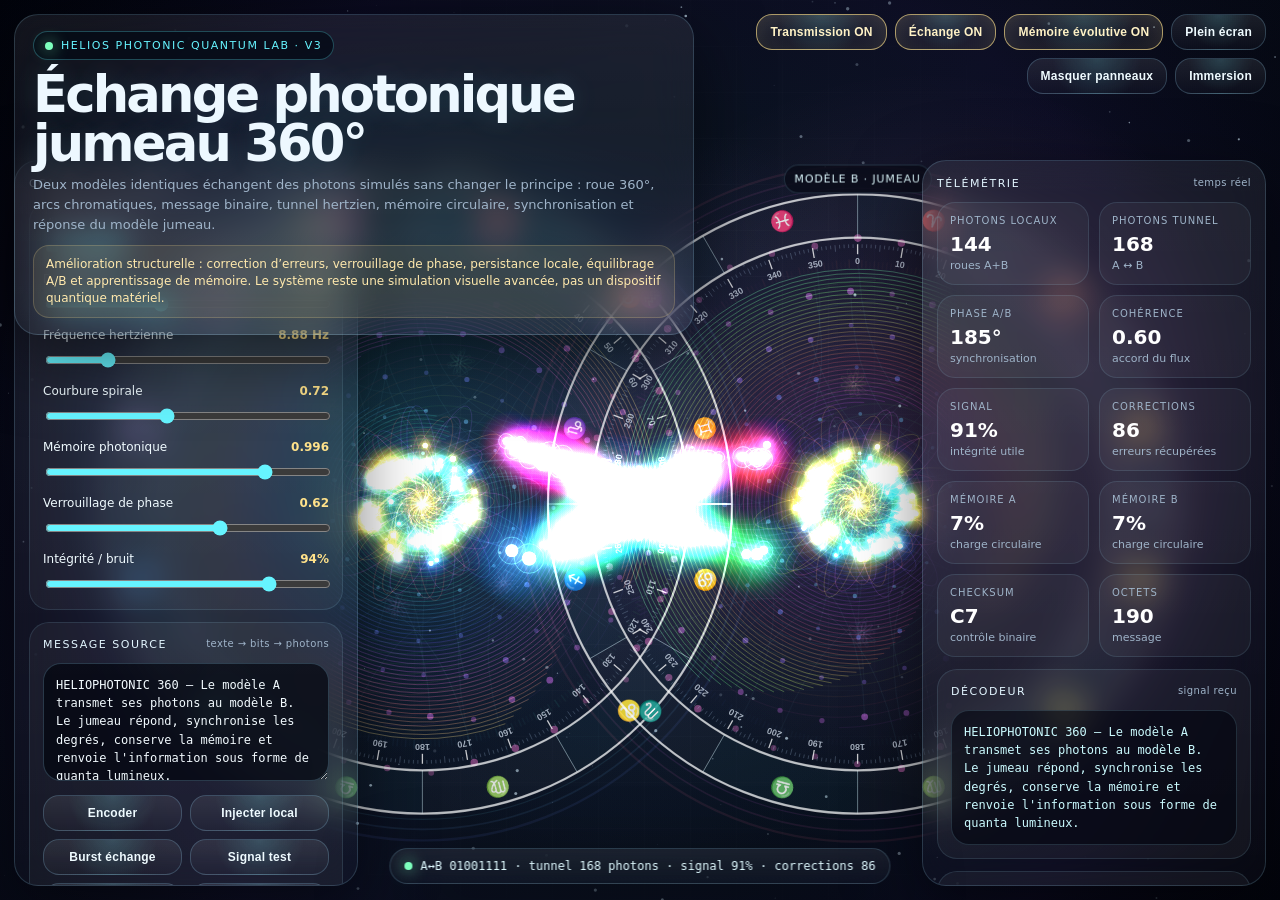
==== lab.html @ 68061d6a "Update print statement from 'Hello' to 'Goodbye'" ====
<!DOCTYPE html>
<html lang="fr">
<head>
  <meta charset="UTF-8" />
  <meta name="viewport" content="width=device-width, initial-scale=1.0" />
  <title>Helios Photonic Quantum Lab — V3 Jumeau évolutif</title>
  <style>
    :root{
      --bg:#02040a;--panel:rgba(7,12,25,.76);--panel2:rgba(255,255,255,.045);
      --line:rgba(159,226,255,.18);--line2:rgba(255,226,138,.20);--text:#edf8ff;--muted:#9fb4c9;
      --cyan:#66f4ff;--gold:#ffe28a;--violet:#b983ff;--green:#7dffbd;--pink:#ff74c2;--red:#ff688e;
      --shadow:0 22px 70px rgba(0,0,0,.50);
    }
    *{box-sizing:border-box}
    html,body{margin:0;width:100%;height:100%;overflow:hidden;background:var(--bg);color:var(--text);font-family:Inter,system-ui,-apple-system,Segoe UI,Arial,sans-serif}
    body{
      background:
        radial-gradient(circle at 28% 45%,rgba(58,232,255,.14),transparent 35%),
        radial-gradient(circle at 72% 48%,rgba(255,105,210,.13),transparent 35%),
        radial-gradient(circle at 50% 55%,rgba(116,87,255,.13),transparent 46%),
        linear-gradient(135deg,#02040b,#070b16 48%,#02040a);
    }
    body::before{content:"";position:fixed;inset:0;pointer-events:none;background-image:linear-gradient(rgba(255,255,255,.028) 1px,transparent 1px),linear-gradient(90deg,rgba(255,255,255,.028) 1px,transparent 1px);background-size:46px 46px;mask-image:radial-gradient(circle at center,#000,transparent 82%)}
    #app{position:relative;width:100vw;height:100vh;overflow:hidden}
    canvas{position:absolute;inset:0;width:100%;height:100%;display:block}
    .glass{border:1px solid var(--line);background:linear-gradient(180deg,rgba(255,255,255,.07),rgba(255,255,255,.025));backdrop-filter:blur(18px);box-shadow:var(--shadow);border-radius:24px}
    .top{position:absolute;z-index:20;top:14px;left:14px;right:14px;display:flex;justify-content:space-between;align-items:flex-start;gap:12px;pointer-events:none}
    .hero{pointer-events:auto;max-width:680px;padding:16px 18px}
    .kicker{display:inline-flex;align-items:center;gap:8px;margin-bottom:10px;padding:7px 11px;border-radius:999px;border:1px solid rgba(102,244,255,.27);background:rgba(4,10,22,.72);color:var(--cyan);font-size:11px;letter-spacing:.14em;text-transform:uppercase}
    .pulse{width:8px;height:8px;border-radius:50%;background:var(--green);box-shadow:0 0 16px var(--green);animation:pulse 1.15s infinite}
    @keyframes pulse{0%,100%{transform:scale(.8);opacity:.55}50%{transform:scale(1.3);opacity:1}}
    h1{margin:0 0 8px;font-size:clamp(26px,4vw,54px);line-height:.95;letter-spacing:-.055em;text-shadow:0 0 28px rgba(102,244,255,.14)}
    .hero p{margin:0;color:var(--muted);font-size:13px;line-height:1.52;max-width:630px}
    .warn{margin-top:10px;padding:10px 12px;border-radius:16px;background:rgba(255,226,138,.08);border:1px solid var(--line2);color:#ffe9ad;font-size:12px;line-height:1.42}
    .actions{pointer-events:auto;display:flex;flex-wrap:wrap;gap:8px;justify-content:flex-end;max-width:560px}
    button{border:1px solid rgba(154,224,255,.22);background:radial-gradient(circle at 50% 0,rgba(117,245,255,.16),transparent 58%),linear-gradient(180deg,rgba(255,255,255,.085),rgba(255,255,255,.025));color:#effbff;border-radius:16px;padding:10px 13px;cursor:pointer;font-weight:750;font-size:12px;letter-spacing:.02em;transition:.18s ease}
    button:hover{transform:translateY(-1px);border-color:rgba(115,245,255,.58)}
    button.active{border-color:rgba(255,226,138,.65);box-shadow:0 0 26px rgba(255,226,138,.13) inset;color:#fff2c6}
    .panel{position:absolute;z-index:18;top:160px;bottom:14px;width:344px;padding:14px;overflow:auto;transition:.26s ease}
    .panel.left{left:14px}.panel.right{right:14px}.panel.hidden.left{transform:translateX(-115%);opacity:0}.panel.hidden.right{transform:translateX(115%);opacity:0}
    .panel::-webkit-scrollbar,.log::-webkit-scrollbar{width:6px}.panel::-webkit-scrollbar-thumb,.log::-webkit-scrollbar-thumb{background:rgba(151,225,255,.22);border-radius:999px}
    .section{display:flex;justify-content:space-between;gap:10px;margin:2px 0 12px;font-size:11px;text-transform:uppercase;letter-spacing:.14em;color:#e3f6ff}.section span{font-size:10px;text-transform:none;letter-spacing:.04em;color:var(--muted)}
    .block{margin-bottom:12px;padding:13px;border-radius:20px;background:var(--panel2);border:1px solid rgba(159,226,255,.12)}
    .control{margin-bottom:12px}.control:last-child{margin-bottom:0}.control label{display:flex;justify-content:space-between;margin-bottom:8px;color:#f0fbff;font-size:12px}.control b{color:var(--gold);font-variant-numeric:tabular-nums}input[type=range]{width:100%;accent-color:#66f4ff}
    textarea{width:100%;min-height:118px;resize:vertical;outline:none;border:1px solid rgba(154,224,255,.22);background:rgba(2,5,14,.68);border-radius:18px;color:#f3fbff;padding:12px;font-family:ui-monospace,SFMono-Regular,Menlo,Consolas,monospace;font-size:12px;line-height:1.52}
    textarea:focus{border-color:rgba(102,244,255,.62);box-shadow:0 0 0 3px rgba(102,244,255,.08)}
    .grid2{display:grid;grid-template-columns:1fr 1fr;gap:8px;margin-top:10px}.grid3{display:grid;grid-template-columns:1fr 1fr 1fr;gap:8px;margin-top:10px}
    .stats{display:grid;grid-template-columns:1fr 1fr;gap:10px}.stat{padding:12px;border-radius:18px;background:var(--panel2);border:1px solid rgba(159,226,255,.12);min-height:72px}.label{font-size:10px;text-transform:uppercase;letter-spacing:.1em;color:var(--muted)}.value{margin-top:6px;font-size:20px;font-weight:850;font-variant-numeric:tabular-nums;color:white}.sub{font-size:11px;color:var(--muted);margin-top:3px}
    .decoder{min-height:92px;padding:12px;border-radius:18px;background:rgba(2,5,14,.58);border:1px solid rgba(159,226,255,.16);font-family:ui-monospace,SFMono-Regular,Menlo,Consolas,monospace;font-size:12px;line-height:1.52;color:#cbfbff;word-break:break-word}
    .log{display:flex;flex-direction:column;gap:8px;max-height:295px;overflow:auto;padding-right:4px}.entry{padding:10px 11px;border-radius:16px;background:rgba(255,255,255,.038);border:1px solid rgba(159,226,255,.12)}.entryHead{display:flex;justify-content:space-between;gap:10px;font-size:10px;text-transform:uppercase;letter-spacing:.07em;font-weight:800;color:#f8fdff}.entryBody{margin-top:6px;color:var(--muted);font-size:12px;line-height:1.42}
    .probe{position:absolute;z-index:22;left:50%;bottom:16px;transform:translateX(-50%);display:flex;align-items:center;gap:8px;padding:10px 14px;border-radius:999px;font-family:ui-monospace,SFMono-Regular,Menlo,Consolas,monospace;font-size:12px;pointer-events:none;color:#dffaff;white-space:nowrap}
    .modelTag{position:absolute;z-index:12;transform:translate(-50%,-50%);padding:7px 10px;border-radius:999px;border:1px solid rgba(154,224,255,.18);background:rgba(4,8,18,.58);color:#dffaff;font-size:11px;letter-spacing:.08em;text-transform:uppercase;pointer-events:none;backdrop-filter:blur(10px)}
    .mini{display:flex;flex-wrap:wrap;gap:6px}.chip{padding:7px 9px;border:1px solid rgba(159,226,255,.13);border-radius:999px;background:rgba(255,255,255,.035);font-size:11px;color:#dffaff}.chip.good{border-color:rgba(125,255,189,.25);color:#c9ffe0}.chip.warn{border-color:rgba(255,226,138,.25);color:#fff0bd}
    #tagA,#tagB{display:none}.immersive .top,.immersive .panel,.immersive .probe{opacity:0;pointer-events:none}
    @media(max-width:1080px){.panel{width:310px}.hero{max-width:540px}}
    @media(max-width:860px){.panel.right{display:none}.panel{top:auto;left:10px!important;right:10px!important;bottom:10px;width:auto;max-height:44vh}.hero{max-width:none}.top{flex-direction:column}.actions{justify-content:flex-start}.probe{font-size:10px;max-width:94vw;overflow:hidden}}
  </style>
</head>
<body>
  <div id="app">
    <canvas id="lab"></canvas>
    <div id="tagA" class="modelTag">Modèle A · émetteur</div>
    <div id="tagB" class="modelTag">Modèle B · jumeau</div>

    <div class="top">
      <div class="hero glass">
        <div class="kicker"><span class="pulse"></span> Helios Photonic Quantum Lab · V3</div>
        <h1>Échange photonique jumeau 360°</h1>
        <p>Deux modèles identiques échangent des photons simulés sans changer le principe : roue 360°, arcs chromatiques, message binaire, tunnel hertzien, mémoire circulaire, synchronisation et réponse du modèle jumeau.</p>
        <div class="warn">Amélioration structurelle : correction d’erreurs, verrouillage de phase, persistance locale, équilibrage A/B et apprentissage de mémoire. Le système reste une simulation visuelle avancée, pas un dispositif quantique matériel.</div>
      </div>
      <div class="actions">
        <button id="runBtn" class="active">Transmission ON</button>
        <button id="exchangeBtn" class="active">Échange ON</button>
        <button id="learnBtn" class="active">Mémoire évolutive ON</button>
        <button id="fullscreenBtn">Plein écran</button>
        <button id="togglePanelsBtn">Masquer panneaux</button>
        <button id="immersiveBtn">Immersion</button>
      </div>
    </div>

    <aside class="panel left glass" id="leftPanel">
      <div class="section">Contrôle du noyau <span>base conservée</span></div>
      <div class="block">
        <div class="control"><label>Vitesse photons <b id="speedValue">1.25x</b></label><input id="speed" type="range" min="0.20" max="5" value="1.25" step="0.05"></div>
        <div class="control"><label>Densité arcs <b id="densityValue">540</b></label><input id="density" type="range" min="100" max="1200" value="540" step="10"></div>
        <div class="control"><label>Fréquence hertzienne <b id="carrierValue">8.88 Hz</b></label><input id="carrier" type="range" min="1" max="40" value="8.88" step="0.01"></div>
        <div class="control"><label>Courbure spirale <b id="curveValue">0.72</b></label><input id="curve" type="range" min="0.08" max="1.60" value="0.72" step="0.01"></div>
        <div class="control"><label>Mémoire photonique <b id="memoryValue">0.996</b></label><input id="memory" type="range" min="0.985" max="0.999" value="0.996" step="0.001"></div>
        <div class="control"><label>Verrouillage de phase <b id="phaseLockValue">0.62</b></label><input id="phaseLock" type="range" min="0" max="1" value="0.62" step="0.01"></div>
        <div class="control"><label>Intégrité / bruit <b id="integrityValue">94%</b></label><input id="integrity" type="range" min="70" max="100" value="94" step="1"></div>
      </div>

      <div class="block">
        <div class="section">Message source <span>texte → bits → photons</span></div>
        <textarea id="message">HELIOPHOTONIC 360 — Le modèle A transmet ses photons au modèle B. Le jumeau répond, synchronise les degrés, conserve la mémoire et renvoie l'information sous forme de quanta lumineux.</textarea>
        <div class="grid2">
          <button id="encodeBtn">Encoder</button>
          <button id="injectBtn">Injecter local</button>
          <button id="exchangeBurstBtn">Burst échange</button>
          <button id="randomBtn">Signal test</button>
          <button id="saveBtn">Sauver état</button>
          <button id="loadBtn">Charger état</button>
          <button id="resetBtn">Réinitialiser</button>
          <button id="snapshotBtn">Exporter PNG</button>
        </div>
      </div>

      <div class="block">
        <div class="section">Modules actifs <span>sans changer les bases</span></div>
        <div class="mini">
          <span class="chip good">Correction d’erreurs</span>
          <span class="chip good">Phase-lock A/B</span>
          <span class="chip good">Mémoire persistante</span>
          <span class="chip warn">Équilibrage photons</span>
          <span class="chip">Traînées quantiques</span>
          <span class="chip">Rosaces résonantes</span>
        </div>
      </div>
    </aside>

    <aside class="panel right glass" id="rightPanel">
      <div class="section">Télémétrie <span>temps réel</span></div>
      <div class="stats">
        <div class="stat"><div class="label">Photons locaux</div><div class="value" id="localStat">0</div><div class="sub">roues A+B</div></div>
        <div class="stat"><div class="label">Photons tunnel</div><div class="value" id="bridgeStat">0</div><div class="sub">A ↔ B</div></div>
        <div class="stat"><div class="label">Phase A/B</div><div class="value" id="degreeStat">000°</div><div class="sub">synchronisation</div></div>
        <div class="stat"><div class="label">Cohérence</div><div class="value" id="coherenceStat">0.00</div><div class="sub">accord du flux</div></div>
        <div class="stat"><div class="label">Signal</div><div class="value" id="signalStat">0%</div><div class="sub">intégrité utile</div></div>
        <div class="stat"><div class="label">Corrections</div><div class="value" id="correctedStat">0</div><div class="sub">erreurs récupérées</div></div>
        <div class="stat"><div class="label">Mémoire A</div><div class="value" id="memoryAStat">0%</div><div class="sub">charge circulaire</div></div>
        <div class="stat"><div class="label">Mémoire B</div><div class="value" id="memoryBStat">0%</div><div class="sub">charge circulaire</div></div>
        <div class="stat"><div class="label">Checksum</div><div class="value" id="checksumStat">00</div><div class="sub">contrôle binaire</div></div>
        <div class="stat"><div class="label">Octets</div><div class="value" id="bytesStat">0</div><div class="sub">message</div></div>
      </div>
      <div class="block" style="margin-top:12px">
        <div class="section">Décodeur <span>signal reçu</span></div>
        <div id="decoder" class="decoder">En attente d’encodage…</div>
      </div>
      <div class="block">
        <div class="section">Journal intelligent <span>diagnostic</span></div>
        <div id="log" class="log"></div>
      </div>
    </aside>

    <div class="probe glass"><span class="pulse"></span><span id="probe">A↔B 00000000 · tunnel 0 photons · cohérence 0.00</span></div>
  </div>

  <script>
    (()=>{
      'use strict';
      const canvas=document.getElementById('lab');
      const ctx=canvas.getContext('2d',{alpha:true});
      const dpr=Math.max(1,Math.min(2,window.devicePixelRatio||1));
      const $=id=>document.getElementById(id);
      const ui={
        app:$('app'),tagA:$('tagA'),tagB:$('tagB'),runBtn:$('runBtn'),exchangeBtn:$('exchangeBtn'),learnBtn:$('learnBtn'),fullscreenBtn:$('fullscreenBtn'),togglePanelsBtn:$('togglePanelsBtn'),immersiveBtn:$('immersiveBtn'),
        leftPanel:$('leftPanel'),rightPanel:$('rightPanel'),speed:$('speed'),density:$('density'),carrier:$('carrier'),curve:$('curve'),memory:$('memory'),phaseLock:$('phaseLock'),integrity:$('integrity'),
        speedValue:$('speedValue'),densityValue:$('densityValue'),carrierValue:$('carrierValue'),curveValue:$('curveValue'),memoryValue:$('memoryValue'),phaseLockValue:$('phaseLockValue'),integrityValue:$('integrityValue'),
        message:$('message'),encodeBtn:$('encodeBtn'),injectBtn:$('injectBtn'),exchangeBurstBtn:$('exchangeBurstBtn'),randomBtn:$('randomBtn'),saveBtn:$('saveBtn'),loadBtn:$('loadBtn'),resetBtn:$('resetBtn'),snapshotBtn:$('snapshotBtn'),
        localStat:$('localStat'),bridgeStat:$('bridgeStat'),degreeStat:$('degreeStat'),coherenceStat:$('coherenceStat'),signalStat:$('signalStat'),correctedStat:$('correctedStat'),memoryAStat:$('memoryAStat'),memoryBStat:$('memoryBStat'),checksumStat:$('checksumStat'),bytesStat:$('bytesStat'),decoder:$('decoder'),log:$('log'),probe:$('probe')
      };
      const state={w:0,h:0,t:0,last:performance.now(),running:true,exchangeOn:true,learning:true,panelsHidden:false,immersive:false,bits:[],bytes:[],checksum:0,injectIndex:0,packetsA:[],packetsB:[],bridge:[],memoryA:new Array(360).fill(0),memoryB:new Array(360).fill(0),stars:[],nodes:[],modelA:{x:0,y:0,r:0},modelB:{x:0,y:0,r:0},phaseDegree:0,phaseA:0,phaseB:Math.PI,coherence:0,signal:1,corrected:0,lost:0,learnBiasA:new Array(360).fill(0),learnBiasB:new Array(360).fill(0)};
      const zodiac=['♈','♉','♊','♋','♌','♍','♎','♏','♐','♑','♒','♓'];
      const logs=['Le photon A→B transporte un bit, une phase, une parité et un degré cible.','Le jumeau répond avec phase inversée pour maintenir le dialogue sans casser la symétrie.','La mémoire circulaire ne repart pas de zéro : elle apprend les zones les plus sollicitées.','Le verrouillage de phase corrige progressivement le décalage A/B.','La correction d’erreurs restaure les bits perturbés par le bruit simulé.','L’équilibrage limite la saturation : sinon le tunnel devient une autoroute aux heures de pointe.','Chaque degré reste une adresse d’information dans le cercle 360°.'];
      const clamp=(v,a,b)=>Math.max(a,Math.min(b,v));
      const avg=a=>a.reduce((s,v)=>s+v,0)/a.length;
      function addLog(head,body){const e=document.createElement('div');e.className='entry';const tm=new Date().toLocaleTimeString('fr-FR',{hour:'2-digit',minute:'2-digit',second:'2-digit'});e.innerHTML=`<div class="entryHead"><span>${head}</span><span>${tm}</span></div><div class="entryBody">${body}</div>`;ui.log.prepend(e);while(ui.log.children.length>26)ui.log.removeChild(ui.log.lastChild)}
      function resize(){state.w=innerWidth;state.h=innerHeight;canvas.width=Math.floor(state.w*dpr);canvas.height=Math.floor(state.h*dpr);ctx.setTransform(dpr,0,0,dpr,0,0);const dual=state.w>760;const r=dual?Math.min(state.w*.205,state.h*.34):Math.min(state.w,state.h)*.34;state.modelA={x:dual?state.w*.33:state.w*.5,y:state.h*.56,r};state.modelB={x:dual?state.w*.67:state.w*.5,y:dual?state.h*.56:state.h*1.13,r};ui.tagA.style.left=state.modelA.x+'px';ui.tagA.style.top=(state.modelA.y-state.modelA.r*1.24)+'px';ui.tagB.style.left=state.modelB.x+'px';ui.tagB.style.top=(state.modelB.y-state.modelB.r*1.24)+'px';ui.tagA.style.display=ui.tagB.style.display='block';initStars();initNodes()}
      function initStars(){state.stars=Array.from({length:320},()=>({x:Math.random()*state.w,y:Math.random()*state.h,r:Math.random()*1.5+.2,a:Math.random()*.7+.08,tw:Math.random()*5+1}))}
      function initNodes(){state.nodes=[];[.20,.36,.52,.68,.84,1.02].forEach((rr,ri)=>{const n=8+ri*6;for(let i=0;i<n;i++)state.nodes.push({a:i/n*Math.PI*2+(ri%2?Math.PI/n:0),r:rr,p:Math.random()*Math.PI*2,l:ri})})}
      const ang=d=>-Math.PI/2+d*Math.PI/180, hue=d=>(d+18)%360, pt=(m,d,r)=>({x:m.x+Math.cos(ang(d))*r,y:m.y+Math.sin(ang(d))*r});
      const byteBits=n=>n.toString(2).padStart(8,'0').split('').map(Number);
      const parityOf=n=>byteBits(n&255).reduce((a,b)=>a^b,0);
      function encode(){const data=Array.from(new TextEncoder().encode(ui.message.value||'HELIOPHOTONIC'));state.bytes=data;state.bits=data.flatMap(byteBits);state.checksum=data.reduce((a,n)=>(a^n)&255,0);state.injectIndex=0;state.packetsA.length=0;state.packetsB.length=0;state.bridge.length=0;ui.decoder.textContent=new TextDecoder().decode(new Uint8Array(data));injectLocal(72);spawnBridge(84,'AB');spawnBridge(84,'BA');addLog('Encodage',`${data.length} octets convertis en ${state.bits.length} bits. Parité et checksum activés.`);saveSoftState()}
      function makePacket(i,side){const bit=state.bits[i%Math.max(1,state.bits.length)]||0;const byte=state.bytes[Math.floor(i/8)%Math.max(1,state.bytes.length)]||0;const deg=(i*137.507764+(side==='B'?90:0))%360;return{bit,index:i,degree:deg,r:.04+Math.random()*.12,life:0,ttl:8+Math.random()*10,phase:Math.random()*Math.PI*2,speed:.25+Math.random()*.8+bit*.35,spin:Math.random()>.5?1:-1,amp:.7+Math.random()*.8,parity:parityOf(byte),trail:[]}}
      function injectLocal(n=48){if(!state.bits.length){encode();return}for(let k=0;k<n;k++){const i=(state.injectIndex++)%state.bits.length;state.packetsA.push(makePacket(i,'A'));state.packetsB.push(makePacket(i,'B'))}trimPackets();addLog('Injection locale',`${n} paquets locaux créés dans chaque modèle. Charge équilibrée.`)}
      function spawnBridge(n=36,dir='AB'){if(!state.bits.length)return;const maxBridge=900;for(let k=0;k<n;k++){const i=(state.injectIndex+k)%state.bits.length;const bit=state.bits[i]||0;const byte=state.bytes[Math.floor(i/8)%Math.max(1,state.bytes.length)]||0;state.bridge.push({dir,bit,index:i,degree:(i*137.507764+k*19)%360,u:Math.random()*.16,life:0,speed:.16+Math.random()*.34+bit*.16,phase:Math.random()*Math.PI*2,amp:.7+Math.random()*.9,parity:parityOf(byte),noise:0,corrected:false})}if(state.bridge.length>maxBridge)state.bridge.splice(0,state.bridge.length-maxBridge);addLog('Échange photonique',`${n} photons ${dir==='AB'?'A → B':'B → A'} envoyés avec contrôle de parité.`)}
      function trimPackets(){const max=520;if(state.packetsA.length>max)state.packetsA.splice(0,state.packetsA.length-max);if(state.packetsB.length>max)state.packetsB.splice(0,state.packetsB.length-max)}
      function background(t){ctx.clearRect(0,0,state.w,state.h);const g=ctx.createRadialGradient(state.w*.5,state.h*.55,10,state.w*.5,state.h*.55,Math.max(state.w,state.h)*.7);g.addColorStop(0,'rgba(255,255,255,.08)');g.addColorStop(.25,'rgba(80,230,255,.055)');g.addColorStop(.62,'rgba(110,70,255,.065)');g.addColorStop(1,'rgba(0,0,0,0)');ctx.fillStyle=g;ctx.fillRect(0,0,state.w,state.h);for(const s of state.stars){const a=s.a*(.45+.55*Math.sin(t*s.tw+s.x*.01)**2);ctx.beginPath();ctx.fillStyle=`rgba(215,240,255,${a})`;ctx.arc(s.x,s.y,s.r,0,Math.PI*2);ctx.fill()}}
      function wheel(m){const R=m.r,outer=R*1.18,inner=R*1.015;ctx.save();ctx.translate(m.x,m.y);for(let i=0;i<12;i++){const a1=-Math.PI/2+i*Math.PI/6,a2=a1+Math.PI/6;ctx.beginPath();ctx.arc(0,0,outer,a1,a2);ctx.arc(0,0,inner,a2,a1,true);ctx.closePath();ctx.fillStyle=i%2?'rgba(255,255,255,.022)':'rgba(105,230,255,.032)';ctx.fill();ctx.strokeStyle='rgba(220,245,255,.25)';ctx.lineWidth=1;ctx.stroke();ctx.save();ctx.rotate(a1+Math.PI/12);ctx.translate(R*1.11,0);ctx.rotate(Math.PI/2);ctx.fillStyle='rgba(248,252,255,.88)';ctx.font=`${Math.max(20,R*.07)}px Georgia,serif`;ctx.textAlign='center';ctx.textBaseline='middle';ctx.fillText(zodiac[i],0,0);ctx.restore()}ctx.beginPath();ctx.arc(0,0,outer,0,Math.PI*2);ctx.arc(0,0,inner,0,Math.PI*2);ctx.strokeStyle='rgba(255,255,255,.68)';ctx.lineWidth=2.2;ctx.stroke();for(let d=0;d<360;d++){const a=ang(d),maj=d%10===0,mid=d%5===0,from=maj?R*.952:mid?R*.965:R*.976;ctx.beginPath();ctx.moveTo(Math.cos(a)*from,Math.sin(a)*from);ctx.lineTo(Math.cos(a)*R*.99,Math.sin(a)*R*.99);ctx.strokeStyle=maj?'rgba(255,255,255,.78)':'rgba(190,225,255,.38)';ctx.lineWidth=maj?1.3:.6;ctx.stroke();if(maj){ctx.save();ctx.rotate(a);ctx.translate(R*.925,0);ctx.rotate(Math.PI/2);ctx.fillStyle='rgba(230,242,255,.68)';ctx.font=`700 ${Math.max(9,R*.032)}px Inter,sans-serif`;ctx.textAlign='center';ctx.textBaseline='middle';ctx.fillText(String(d),0,0);ctx.restore()}}ctx.restore()}
      function halo(m,t,mem,label){const R=m.r,charge=avg(mem),phase=label==='A'?state.phaseA:state.phaseB;ctx.save();ctx.globalCompositeOperation='lighter';for(let k=0;k<3;k++){ctx.beginPath();ctx.arc(m.x,m.y,R*(1.21+k*.035+.008*Math.sin(t*2+k+phase)),0,Math.PI*2);ctx.strokeStyle=`hsla(${label==='A'?190+k*18:300+k*22},100%,70%,${.08+charge*.12})`;ctx.lineWidth=1.1+k*.55;ctx.stroke()}ctx.restore()}
      function arcs(m,t){const R=m.r,rings=Math.floor(Number(ui.density.value)/10),curve=Number(ui.curve.value),carrier=Number(ui.carrier.value);ctx.save();ctx.globalCompositeOperation='lighter';ctx.lineCap='round';for(let i=0;i<rings;i++){const n=i/Math.max(1,rings-1),rr=R*(.055+n*.84),start=(t*16*curve+i*2.618)%360,sweep=205+120*Math.sin(t*.23+i*.09)**2,h=hue(i*360/rings+t*18);ctx.beginPath();ctx.arc(m.x,m.y,rr,ang(start),ang(start+sweep));ctx.strokeStyle=`hsla(${h},100%,${56+n*18}%,${.14+n*.38})`;ctx.lineWidth=Math.max(.6,R*.002);ctx.stroke();if(i%3===0){ctx.beginPath();const wr=rr+Math.sin(t*carrier+i*.35)*R*.004;ctx.arc(m.x,m.y,wr,ang(start+1),ang(start+sweep-1));ctx.strokeStyle=`hsla(${(h+60)%360},100%,70%,.08)`;ctx.lineWidth=Math.max(.4,R*.0015);ctx.stroke()}}ctx.restore()}
      function spiral(m,t){const R=m.r,curve=Number(ui.curve.value);ctx.save();ctx.globalCompositeOperation='lighter';for(let arm=0;arm<12;arm++){ctx.beginPath();for(let i=0;i<=360;i++){const n=i/360,d=i*2.4*curve+arm*30+t*10,rr=R*(.035+n*.82),p=pt(m,d,rr);if(i===0)ctx.moveTo(p.x,p.y);else ctx.lineTo(p.x,p.y)}ctx.strokeStyle=`hsla(${(arm*30+t*12)%360},100%,66%,.062)`;ctx.lineWidth=.85;ctx.stroke()}ctx.restore()}
      function rosette(m,t){const R=m.r;drawRose(m.x,m.y,R*.52,12,t*.08,.18,195+t*8);drawRose(m.x,m.y,R*.24,8,-t*.16,.18,300+t*12);for(let k=0;k<6;k++){const p=pt(m,k*60+t*8,R*(.48+.08*Math.sin(t+k)));drawRose(p.x,p.y,R*.07,6+(k%3)*2,t*.12,.08,120+k*41)}}
      function drawRose(x,y,r,lobes,rot,alpha,h0){ctx.save();ctx.translate(x,y);ctx.rotate(rot);ctx.globalCompositeOperation='lighter';for(let l=0;l<lobes;l++){ctx.save();ctx.rotate(l/lobes*Math.PI*2);ctx.beginPath();for(let i=0;i<=100;i++){const p=i/100,a=p*Math.PI*2,rr=r*(.18+.82*Math.sin(a*2)**2)*(.62+.38*p),xx=Math.cos(a)*rr+Math.cos(l)*r*.12,yy=Math.sin(a)*rr*.42;if(i===0)ctx.moveTo(xx,yy);else ctx.lineTo(xx,yy)}ctx.strokeStyle=`hsla(${(h0+l*17)%360},100%,70%,${alpha})`;ctx.lineWidth=Math.max(.4,r*.006);ctx.stroke();ctx.restore()}ctx.restore()}
      function nodes(m,t){const R=m.r;ctx.save();ctx.globalCompositeOperation='lighter';for(let i=0;i<state.nodes.length;i++){const n=state.nodes[i],rr=R*n.r*(.98+.025*Math.sin(t*.8+n.p)),a=n.a+.04*Math.sin(t*.18+n.l),x=m.x+Math.cos(a)*rr,y=m.y+Math.sin(a)*rr,g=.45+.55*Math.sin(t*1.8+n.p)**2;ctx.beginPath();ctx.fillStyle=`hsla(${175+n.l*29},100%,72%,${.13+g*.30})`;ctx.arc(x,y,R*(.004+n.l*.0008)*(1+g*.8),0,Math.PI*2);ctx.fill();if(i%4===0){const q=state.nodes[(i+7)%state.nodes.length],qx=m.x+Math.cos(q.a)*R*q.r,qy=m.y+Math.sin(q.a)*R*q.r;ctx.beginPath();ctx.moveTo(x,y);ctx.quadraticCurveTo(m.x,m.y,qx,qy);ctx.strokeStyle=`rgba(135,235,255,${.028+g*.04})`;ctx.lineWidth=.75;ctx.stroke()}}ctx.restore()}
      function memory(m,mem,bias){const R=m.r,decay=Number(ui.memory.value);ctx.save();ctx.globalCompositeOperation='lighter';for(let d=0;d<360;d++){const v=mem[d]+(state.learning?bias[d]*.22:0);if(v>.01){const a=ang(d),r1=R*.90,r2=R*(.92+clamp(v,0,1)*.09);ctx.beginPath();ctx.moveTo(m.x+Math.cos(a)*r1,m.y+Math.sin(a)*r1);ctx.lineTo(m.x+Math.cos(a)*r2,m.y+Math.sin(a)*r2);ctx.strokeStyle=`hsla(${hue(d)},100%,65%,${clamp(v,0,1)*.44})`;ctx.lineWidth=1+clamp(v,0,1)*2.3;ctx.stroke()}mem[d]*=decay;if(state.learning)bias[d]*=.9991}ctx.restore()}
      function localPackets(list,m,mem,bias,dt,t,label){const R=m.r,speed=Number(ui.speed.value),carrier=Number(ui.carrier.value),curve=Number(ui.curve.value);let focus=0,energy=0;ctx.save();ctx.globalCompositeOperation='lighter';for(let i=list.length-1;i>=0;i--){const p=list[i];p.life+=dt*speed*(.55+p.speed);p.degree=(p.degree+dt*speed*(12+p.speed*34)*p.spin+360)%360;p.r=Math.min(.94,p.r+dt*speed*.038*(.7+p.bit*.4));if(p.life>p.ttl){list.splice(i,1);continue}const mod=Math.sin(t*carrier+p.phase+p.index*.07),d=p.degree+mod*7*curve,rr=R*(.06+p.r*.86)+mod*R*.012,pos=pt(m,d,rr),h=p.bit?48+mod*12:190+mod*30,sz=R*(p.bit?.0085:.006)*(1+.6*Math.abs(mod));p.trail.push({x:pos.x,y:pos.y,h});if(p.trail.length>9)p.trail.shift();const di=Math.round(p.degree)%360;mem[di]=Math.min(1,mem[di]+.014+p.bit*.018);if(state.learning)bias[di]=Math.min(1,bias[di]+.002+p.bit*.002);for(let j=0;j<p.trail.length;j++){const tr=p.trail[j],a=(j+1)/p.trail.length;ctx.beginPath();ctx.fillStyle=`hsla(${tr.h},100%,70%,${.018+a*.04})`;ctx.arc(tr.x,tr.y,sz*(.6+a*1.15),0,Math.PI*2);ctx.fill()}const glow=ctx.createRadialGradient(pos.x,pos.y,0,pos.x,pos.y,sz*7);glow.addColorStop(0,`hsla(${h},100%,78%,${.75*p.amp})`);glow.addColorStop(.35,`hsla(${h},100%,62%,${.25*p.amp})`);glow.addColorStop(1,`hsla(${h},100%,50%,0)`);ctx.beginPath();ctx.fillStyle=glow;ctx.arc(pos.x,pos.y,sz*7,0,Math.PI*2);ctx.fill();ctx.beginPath();ctx.fillStyle=`hsla(${h},100%,84%,.88)`;ctx.arc(pos.x,pos.y,sz,0,Math.PI*2);ctx.fill();ctx.beginPath();ctx.moveTo(m.x,m.y);const c=pt(m,(d+90)%360,rr*.45+R*.05);ctx.quadraticCurveTo(c.x,c.y,pos.x,pos.y);ctx.strokeStyle=`hsla(${h},100%,70%,${p.bit?.18:.11})`;ctx.lineWidth=p.bit?1.1:.75;ctx.stroke();focus+=p.degree;energy+=Math.abs(mod)*(p.bit?1.2:.8)}ctx.restore();if(label==='A'){state.phaseDegree=list.length?(focus/list.length)%360:(state.phaseDegree+dt*8)%360;state.coherence=list.length?Math.min(.99,energy/list.length):Math.max(0,state.coherence*.985)}}
      function core(m,t,label){const R=m.r,c=R*.055,phase=label==='A'?state.phaseA:state.phaseB;ctx.save();ctx.globalCompositeOperation='lighter';for(let i=0;i<8;i++){ctx.beginPath();ctx.arc(m.x,m.y,c*(1+i*.62+.2*Math.sin(t*2+i+phase)),0,Math.PI*2);ctx.strokeStyle=`hsla(${i*42+t*50+(label==='B'?60:0)},100%,65%,${.18-i*.015})`;ctx.lineWidth=1.15;ctx.stroke()}const g=ctx.createRadialGradient(m.x,m.y,0,m.x,m.y,c*6);g.addColorStop(0,'rgba(255,255,255,.94)');g.addColorStop(.12,'rgba(255,235,120,.66)');g.addColorStop(.35,'rgba(100,250,255,.32)');g.addColorStop(1,'rgba(115,80,255,0)');ctx.fillStyle=g;ctx.beginPath();ctx.arc(m.x,m.y,c*6,0,Math.PI*2);ctx.fill();ctx.restore()}
      function model(m,list,mem,bias,t,dt,label){halo(m,t,mem,label);rosette(m,t);spiral(m,t);arcs(m,t);memory(m,mem,bias);nodes(m,t);localPackets(list,m,mem,bias,dt,t,label);core(m,t,label);wheel(m)}
      function cubic(a,b,c,d,t){const mt=1-t;return mt*mt*mt*a+3*mt*mt*t*b+3*mt*t*t*c+t*t*t*d}
      function bridge(dt,t){const A=state.modelA,B=state.modelB,dist=Math.hypot(B.x-A.x,B.y-A.y);if(dist<20)return;const phaseLock=Number(ui.phaseLock.value);state.phaseA+=((state.phaseDegree*Math.PI/180)-state.phaseA)*dt*phaseLock*.8;state.phaseB+=((state.phaseA+Math.PI)-state.phaseB)*dt*phaseLock*.8;ctx.save();ctx.globalCompositeOperation='lighter';for(let k=-5;k<=5;k++){const off=k*Math.min(A.r,B.r)*.047;ctx.beginPath();ctx.moveTo(A.x,A.y+off);ctx.bezierCurveTo(A.x+dist*.25,A.y-A.r*.58+off*.2,B.x-dist*.25,B.y+B.r*.58-off*.2,B.x,B.y-off);ctx.strokeStyle=`rgba(${120+k*7},${225-Math.abs(k)*15},255,${.055+.085*Math.sin(t*2+k)**2})`;ctx.lineWidth=.65+(5-Math.abs(k))*.18;ctx.stroke()}let energy=0,clean=0,total=Math.max(1,state.bridge.length);for(let i=state.bridge.length-1;i>=0;i--){const p=state.bridge[i];p.u+=dt*Number(ui.speed.value)*p.speed;p.life+=dt;const integrity=Number(ui.integrity.value)/100;const noisy=Math.random()>(integrity+(p.bit?.015:0));if(noisy&&!p.corrected){p.noise++;if(Math.random()<integrity*.85){p.corrected=true;state.corrected++}else if(p.noise>2){state.lost++;state.bridge.splice(i,1);continue}}
        if(p.u>=1){const mem=p.dir==='AB'?state.memoryB:state.memoryA,bias=p.dir==='AB'?state.learnBiasB:state.learnBiasA,arr=p.dir==='AB'?state.packetsB:state.packetsA;const di=Math.round(p.degree)%360;mem[di]=Math.min(1,mem[di]+.35+p.bit*.25);if(state.learning)bias[di]=Math.min(1,bias[di]+.025+p.bit*.035);if(arr.length<520)arr.push(makePacket(p.index,p.dir==='AB'?'B':'A'));state.bridge.splice(i,1);continue}
        const from=p.dir==='AB'?A:B,to=p.dir==='AB'?B:A,u=p.u,wave=Math.sin(u*Math.PI*2+p.phase+t*Number(ui.carrier.value)+(p.dir==='AB'?state.phaseA:state.phaseB)),c1x=from.x+(to.x-from.x)*.26,c1y=from.y-from.r*.72+wave*from.r*.12,c2x=from.x+(to.x-from.x)*.74,c2y=to.y+to.r*.72-wave*to.r*.12,x=cubic(from.x,c1x,c2x,to.x,u),y=cubic(from.y,c1y,c2y,to.y,u),h=(p.bit?48:190)+p.degree*.22+t*25+(p.corrected?95:0),sz=Math.max(3,A.r*.010)*(p.bit?1.35:1)*p.amp*(p.noise?1.18:1);const g=ctx.createRadialGradient(x,y,0,x,y,sz*8);g.addColorStop(0,`hsla(${h},100%,84%,${p.noise?.72:.92})`);g.addColorStop(.34,`hsla(${h},100%,62%,.30)`);g.addColorStop(1,`hsla(${h},100%,50%,0)`);ctx.beginPath();ctx.fillStyle=g;ctx.arc(x,y,sz*8,0,Math.PI*2);ctx.fill();ctx.beginPath();ctx.fillStyle=`hsla(${h},100%,88%,.96)`;ctx.arc(x,y,sz,0,Math.PI*2);ctx.fill();if(p.corrected){ctx.beginPath();ctx.strokeStyle='rgba(125,255,189,.48)';ctx.arc(x,y,sz*2.1,0,Math.PI*2);ctx.stroke()}energy+=Math.abs(wave)*(p.bit?1.25:.8);if(!p.noise||p.corrected)clean++}ctx.restore();state.signal=clean/total;state.coherence=Math.min(.99,(state.coherence*.92)+(energy/Math.max(1,total))*.08)}
      function memoryCharge(mem){return Math.round(avg(mem)*100)}
      function updateUI(){ui.speedValue.textContent=Number(ui.speed.value).toFixed(2)+'x';ui.densityValue.textContent=ui.density.value;ui.carrierValue.textContent=Number(ui.carrier.value).toFixed(2)+' Hz';ui.curveValue.textContent=Number(ui.curve.value).toFixed(2);ui.memoryValue.textContent=Number(ui.memory.value).toFixed(3);ui.phaseLockValue.textContent=Number(ui.phaseLock.value).toFixed(2);ui.integrityValue.textContent=ui.integrity.value+'%';ui.localStat.textContent=String(state.packetsA.length+state.packetsB.length);ui.bridgeStat.textContent=String(state.bridge.length);ui.degreeStat.textContent=String(Math.round(state.phaseDegree)).padStart(3,'0')+'°';ui.coherenceStat.textContent=state.coherence.toFixed(2);ui.signalStat.textContent=Math.round(state.signal*100)+'%';ui.correctedStat.textContent=String(state.corrected);ui.memoryAStat.textContent=memoryCharge(state.memoryA)+'%';ui.memoryBStat.textContent=memoryCharge(state.memoryB)+'%';ui.checksumStat.textContent=state.checksum.toString(16).padStart(2,'0').toUpperCase();ui.bytesStat.textContent=String(state.bytes.length);const p=state.bridge[0];const bits=p?state.bits.slice(p.index,p.index+8).join('').padEnd(8,'0'):'00000000';ui.probe.textContent=`A↔B ${bits} · tunnel ${state.bridge.length} photons · signal ${Math.round(state.signal*100)}% · corrections ${state.corrected}`}
      function autoBalance(){if(state.packetsA.length>state.packetsB.length+80)state.packetsA.splice(0,40);if(state.packetsB.length>state.packetsA.length+80)state.packetsB.splice(0,40);if(state.bridge.length<80&&state.exchangeOn){spawnBridge(24,'AB');spawnBridge(24,'BA')}}
      function loop(now){const dt=Math.min(.05,(now-state.last)/1000);state.last=now;if(state.running)state.t+=dt;const t=state.t;background(t);model(state.modelA,state.packetsA,state.memoryA,state.learnBiasA,t+state.phaseA,state.running?dt:0,'A');model(state.modelB,state.packetsB,state.memoryB,state.learnBiasB,t+Math.PI+state.phaseB,state.running?dt:0,'B');bridge(state.running?dt:0,t);updateUI();if(state.running&&state.exchangeOn&&Math.random()<.043)spawnBridge(7,Math.random()>.5?'AB':'BA');if(state.running&&(state.packetsA.length+state.packetsB.length)<300&&Math.random()<.028)injectLocal(6);if(state.running&&Math.floor(t*10)%60===0)autoBalance();if(state.running&&Math.floor(t*10)%41===0&&loop.lastLog!==Math.floor(t*10)){loop.lastLog=Math.floor(t*10);addLog('Analyse',logs[Math.floor(Math.random()*logs.length)])}requestAnimationFrame(loop)}
      function reset(){state.packetsA.length=0;state.packetsB.length=0;state.bridge.length=0;state.memoryA.fill(0);state.memoryB.fill(0);state.learnBiasA.fill(0);state.learnBiasB.fill(0);state.t=0;state.coherence=0;state.phaseDegree=0;state.signal=1;state.corrected=0;state.lost=0;addLog('Reset','Les deux modèles, le tunnel et la mémoire évolutive ont été réinitialisés.')}
      function randomSignal(){const words=['HELIO','PHOTON','SPIRALE','ROSE','BINAIRE','HERTZ','QUANTA','MEMOIRE','DEGRE','ARC','LUMIERE','JUMEAU','ECHANGE','SYNCHRONISATION','PARITE','PHASE','COHERENCE','INTEGRITE'];let s='';for(let i=0;i<28;i++)s+=words[Math.floor(Math.random()*words.length)]+(i%7===6?' — ':' ');ui.message.value=s.trim();encode()}
      function snapshot(){const a=document.createElement('a');a.download=`helios-photonic-jumeau-v3-${Date.now()}.png`;a.href=canvas.toDataURL('image/png');a.click()}
      function saveState(){const payload={message:ui.message.value,controls:{speed:ui.speed.value,density:ui.density.value,carrier:ui.carrier.value,curve:ui.curve.value,memory:ui.memory.value,phaseLock:ui.phaseLock.value,integrity:ui.integrity.value},memoryA:state.memoryA,memoryB:state.memoryB,biasA:state.learnBiasA,biasB:state.learnBiasB,corrected:state.corrected,checksum:state.checksum};localStorage.setItem('heliosPhotonicTwinV3',JSON.stringify(payload));addLog('Sauvegarde','État local sauvegardé : message, réglages, mémoire A/B et apprentissage.')}
      function saveSoftState(){try{localStorage.setItem('heliosPhotonicTwinV3Message',ui.message.value)}catch(e){}}
      function loadState(){try{const raw=localStorage.getItem('heliosPhotonicTwinV3');if(!raw){addLog('Chargement','Aucun état sauvegardé trouvé.');return}const p=JSON.parse(raw);ui.message.value=p.message||ui.message.value;if(p.controls){for(const [k,v] of Object.entries(p.controls)){if(ui[k])ui[k].value=v}}if(Array.isArray(p.memoryA)&&p.memoryA.length===360)state.memoryA=p.memoryA.map(Number);if(Array.isArray(p.memoryB)&&p.memoryB.length===360)state.memoryB=p.memoryB.map(Number);if(Array.isArray(p.biasA)&&p.biasA.length===360)state.learnBiasA=p.biasA.map(Number);if(Array.isArray(p.biasB)&&p.biasB.length===360)state.learnBiasB=p.biasB.map(Number);state.corrected=Number(p.corrected||0);encode();addLog('Chargement','État local chargé puis réinjecté dans les deux modèles.')}catch(e){addLog('Erreur','Impossible de charger l’état sauvegardé. Données locales corrompues ou absentes.')}}
      async function fullscreen(){try{if(!document.fullscreenElement){await document.documentElement.requestFullscreen();ui.fullscreenBtn.textContent='Quitter plein écran'}else{await document.exitFullscreen();ui.fullscreenBtn.textContent='Plein écran'}}catch(e){addLog('Plein écran','Le navigateur a refusé. Clique à nouveau sur le bouton.')}}
      ui.runBtn.onclick=()=>{state.running=!state.running;ui.runBtn.classList.toggle('active',state.running);ui.runBtn.textContent=state.running?'Transmission ON':'Transmission OFF'};
      ui.exchangeBtn.onclick=()=>{state.exchangeOn=!state.exchangeOn;ui.exchangeBtn.classList.toggle('active',state.exchangeOn);ui.exchangeBtn.textContent=state.exchangeOn?'Échange ON':'Échange OFF'};
      ui.learnBtn.onclick=()=>{state.learning=!state.learning;ui.learnBtn.classList.toggle('active',state.learning);ui.learnBtn.textContent=state.learning?'Mémoire évolutive ON':'Mémoire évolutive OFF'};
      ui.fullscreenBtn.onclick=fullscreen;ui.togglePanelsBtn.onclick=()=>{state.panelsHidden=!state.panelsHidden;ui.leftPanel.classList.toggle('hidden',state.panelsHidden);ui.rightPanel.classList.toggle('hidden',state.panelsHidden);ui.togglePanelsBtn.textContent=state.panelsHidden?'Afficher panneaux':'Masquer panneaux'};
      ui.immersiveBtn.onclick=()=>{state.immersive=!state.immersive;ui.app.classList.toggle('immersive',state.immersive)};ui.encodeBtn.onclick=encode;ui.injectBtn.onclick=()=>injectLocal(96);ui.exchangeBurstBtn.onclick=()=>{spawnBridge(150,'AB');spawnBridge(150,'BA')};ui.randomBtn.onclick=randomSignal;ui.saveBtn.onclick=saveState;ui.loadBtn.onclick=loadState;ui.resetBtn.onclick=reset;ui.snapshotBtn.onclick=snapshot;
      [ui.speed,ui.density,ui.carrier,ui.curve,ui.memory,ui.phaseLock,ui.integrity].forEach(el=>el.addEventListener('input',()=>{updateUI();saveSoftState()}));
      document.addEventListener('keydown',e=>{if(e.target&&['TEXTAREA','INPUT'].includes(e.target.tagName))return;if(e.key.toLowerCase()==='f')fullscreen();if(e.code==='Space'){e.preventDefault();ui.runBtn.click()}if(e.key.toLowerCase()==='e')ui.exchangeBurstBtn.click();if(e.key.toLowerCase()==='h')ui.immersiveBtn.click();if(e.key.toLowerCase()==='s')saveState();if(e.key.toLowerCase()==='l')loadState()});
      addEventListener('resize',resize);document.addEventListener('fullscreenchange',resize);
      resize();const savedMsg=localStorage.getItem('heliosPhotonicTwinV3Message');if(savedMsg)ui.message.value=savedMsg;encode();addLog('Initialisation','V3 chargée : base conservée, synchronisation renforcée, correction d’erreurs et mémoire évolutive actives.');requestAnimationFrame(loop);
    })();
  </script>
</body>
</html>
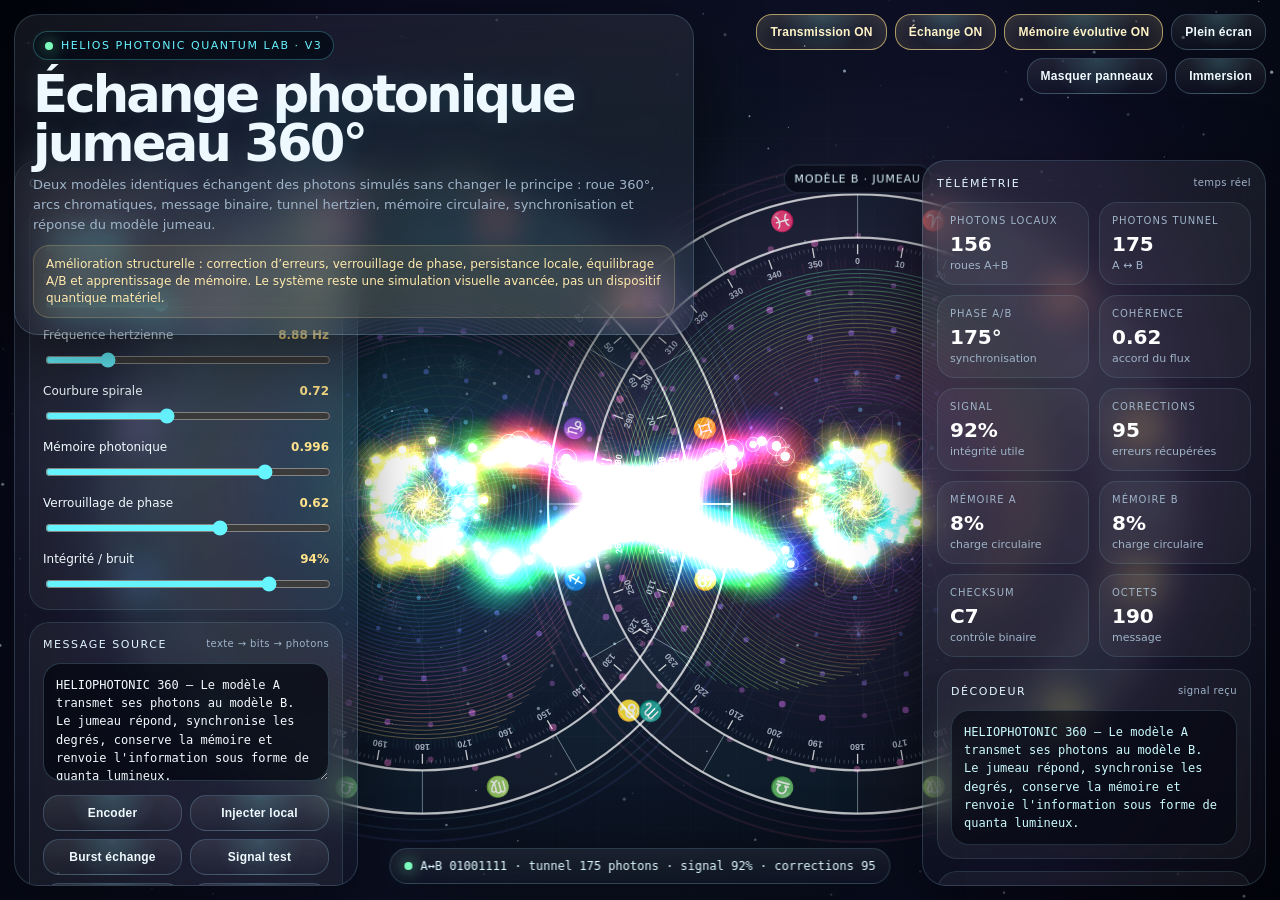
==== commit 84453797: "Update lab.html" ====
--- a/lab.html
+++ b/lab.html
@@ -192,7 +192,7 @@
       function cubic(a,b,c,d,t){const mt=1-t;return mt*mt*mt*a+3*mt*mt*t*b+3*mt*t*t*c+t*t*t*d}
       function bridge(dt,t){const A=state.modelA,B=state.modelB,dist=Math.hypot(B.x-A.x,B.y-A.y);if(dist<20)return;const phaseLock=Number(ui.phaseLock.value);state.phaseA+=((state.phaseDegree*Math.PI/180)-state.phaseA)*dt*phaseLock*.8;state.phaseB+=((state.phaseA+Math.PI)-state.phaseB)*dt*phaseLock*.8;ctx.save();ctx.globalCompositeOperation='lighter';for(let k=-5;k<=5;k++){const off=k*Math.min(A.r,B.r)*.047;ctx.beginPath();ctx.moveTo(A.x,A.y+off);ctx.bezierCurveTo(A.x+dist*.25,A.y-A.r*.58+off*.2,B.x-dist*.25,B.y+B.r*.58-off*.2,B.x,B.y-off);ctx.strokeStyle=`rgba(${120+k*7},${225-Math.abs(k)*15},255,${.055+.085*Math.sin(t*2+k)**2})`;ctx.lineWidth=.65+(5-Math.abs(k))*.18;ctx.stroke()}let energy=0,clean=0,total=Math.max(1,state.bridge.length);for(let i=state.bridge.length-1;i>=0;i--){const p=state.bridge[i];p.u+=dt*Number(ui.speed.value)*p.speed;p.life+=dt;const integrity=Number(ui.integrity.value)/100;const noisy=Math.random()>(integrity+(p.bit?.015:0));if(noisy&&!p.corrected){p.noise++;if(Math.random()<integrity*.85){p.corrected=true;state.corrected++}else if(p.noise>2){state.lost++;state.bridge.splice(i,1);continue}}
         if(p.u>=1){const mem=p.dir==='AB'?state.memoryB:state.memoryA,bias=p.dir==='AB'?state.learnBiasB:state.learnBiasA,arr=p.dir==='AB'?state.packetsB:state.packetsA;const di=Math.round(p.degree)%360;mem[di]=Math.min(1,mem[di]+.35+p.bit*.25);if(state.learning)bias[di]=Math.min(1,bias[di]+.025+p.bit*.035);if(arr.length<520)arr.push(makePacket(p.index,p.dir==='AB'?'B':'A'));state.bridge.splice(i,1);continue}
-        const from=p.dir==='AB'?A:B,to=p.dir==='AB'?B:A,u=p.u,wave=Math.sin(u*Math.PI*2+p.phase+t*Number(ui.carrier.value)+(p.dir==='AB'?state.phaseA:state.phaseB)),c1x=from.x+(to.x-from.x)*.26,c1y=from.y-from.r*.72+wave*from.r*.12,c2x=from.x+(to.x-from.x)*.74,c2y=to.y+to.r*.72-wave*to.r*.12,x=cubic(from.x,c1x,c2x,to.x,u),y=cubic(from.y,c1y,c2y,to.y,u),h=(p.bit?48:190)+p.degree*.22+t*25+(p.corrected?95:0),sz=Math.max(3,A.r*.010)*(p.bit?1.35:1)*p.amp*(p.noise?1.18:1);const g=ctx.createRadialGradient(x,y,0,x,y,sz*8);g.addColorStop(0,`hsla(${h},100%,84%,${p.noise?.72:.92})`);g.addColorStop(.34,`hsla(${h},100%,62%,.30)`);g.addColorStop(1,`hsla(${h},100%,50%,0)`);ctx.beginPath();ctx.fillStyle=g;ctx.arc(x,y,sz*8,0,Math.PI*2);ctx.fill();ctx.beginPath();ctx.fillStyle=`hsla(${h},100%,88%,.96)`;ctx.arc(x,y,sz,0,Math.PI*2);ctx.fill();if(p.corrected){ctx.beginPath();ctx.strokeStyle='rgba(125,255,189,.48)';ctx.arc(x,y,sz*2.1,0,Math.PI*2);ctx.stroke()}energy+=Math.abs(wave)*(p.bit?1.25:.8);if(!p.noise||p.corrected)clean++}ctx.restore();state.signal=clean/total;state.coherence=Math.min(.99,(state.coherence*.92)+(energy/Math.max(1,total))*.08)}
+        const from=p.dir==='AB'?A:B,to=p.dir==='AB'?B:A,u=p.u,wave=Math.sin(u*Math.PI*2+p.phase+t*Number(ui.carrier.value)+(p.dir==='AB'?state.phaseA:state.phaseB)),c1x=from.x+(to.x-from.x)*.26,c1y=from.y-from.r*.72+wave*from.r*.12,c2x=from.x+(to.x-from.x)*.74,c2y=to.y+to.r*.72-wave*to.r*.12,x=cubic(from.x,c1x,c2x,to.x,u),y=cubic(from.y,c1y,c2y,to.y,u),h=(p.bit?48:190)+p.degree*.22+t*25+(p.corrected?95:0),sz=Math.max(3,A.r*.010)*(p.bit?1.35:1)*p.amp*(p.noise?1.18:1);const g=ctx.createRadialGradient(x,y,0,x,y,sz*8);g.addColorStop(0,`hsla(${h},100%,84%,${p.noise ? .72 : .92})`);g.addColorStop(.34,`hsla(${h},100%,62%,.30)`);g.addColorStop(1,`hsla(${h},100%,50%,0)`);ctx.beginPath();ctx.fillStyle=g;ctx.arc(x,y,sz*8,0,Math.PI*2);ctx.fill();ctx.beginPath();ctx.fillStyle=`hsla(${h},100%,88%,.96)`;ctx.arc(x,y,sz,0,Math.PI*2);ctx.fill();if(p.corrected){ctx.beginPath();ctx.strokeStyle='rgba(125,255,189,.48)';ctx.arc(x,y,sz*2.1,0,Math.PI*2);ctx.stroke()}energy+=Math.abs(wave)*(p.bit?1.25:.8);if(!p.noise||p.corrected)clean++}ctx.restore();state.signal=clean/total;state.coherence=Math.min(.99,(state.coherence*.92)+(energy/Math.max(1,total))*.08)}
       function memoryCharge(mem){return Math.round(avg(mem)*100)}
       function updateUI(){ui.speedValue.textContent=Number(ui.speed.value).toFixed(2)+'x';ui.densityValue.textContent=ui.density.value;ui.carrierValue.textContent=Number(ui.carrier.value).toFixed(2)+' Hz';ui.curveValue.textContent=Number(ui.curve.value).toFixed(2);ui.memoryValue.textContent=Number(ui.memory.value).toFixed(3);ui.phaseLockValue.textContent=Number(ui.phaseLock.value).toFixed(2);ui.integrityValue.textContent=ui.integrity.value+'%';ui.localStat.textContent=String(state.packetsA.length+state.packetsB.length);ui.bridgeStat.textContent=String(state.bridge.length);ui.degreeStat.textContent=String(Math.round(state.phaseDegree)).padStart(3,'0')+'°';ui.coherenceStat.textContent=state.coherence.toFixed(2);ui.signalStat.textContent=Math.round(state.signal*100)+'%';ui.correctedStat.textContent=String(state.corrected);ui.memoryAStat.textContent=memoryCharge(state.memoryA)+'%';ui.memoryBStat.textContent=memoryCharge(state.memoryB)+'%';ui.checksumStat.textContent=state.checksum.toString(16).padStart(2,'0').toUpperCase();ui.bytesStat.textContent=String(state.bytes.length);const p=state.bridge[0];const bits=p?state.bits.slice(p.index,p.index+8).join('').padEnd(8,'0'):'00000000';ui.probe.textContent=`A↔B ${bits} · tunnel ${state.bridge.length} photons · signal ${Math.round(state.signal*100)}% · corrections ${state.corrected}`}
       function autoBalance(){if(state.packetsA.length>state.packetsB.length+80)state.packetsA.splice(0,40);if(state.packetsB.length>state.packetsA.length+80)state.packetsB.splice(0,40);if(state.bridge.length<80&&state.exchangeOn){spawnBridge(24,'AB');spawnBridge(24,'BA')}}
@@ -217,3 +217,4 @@
   </script>
 </body>
 </html>
+
